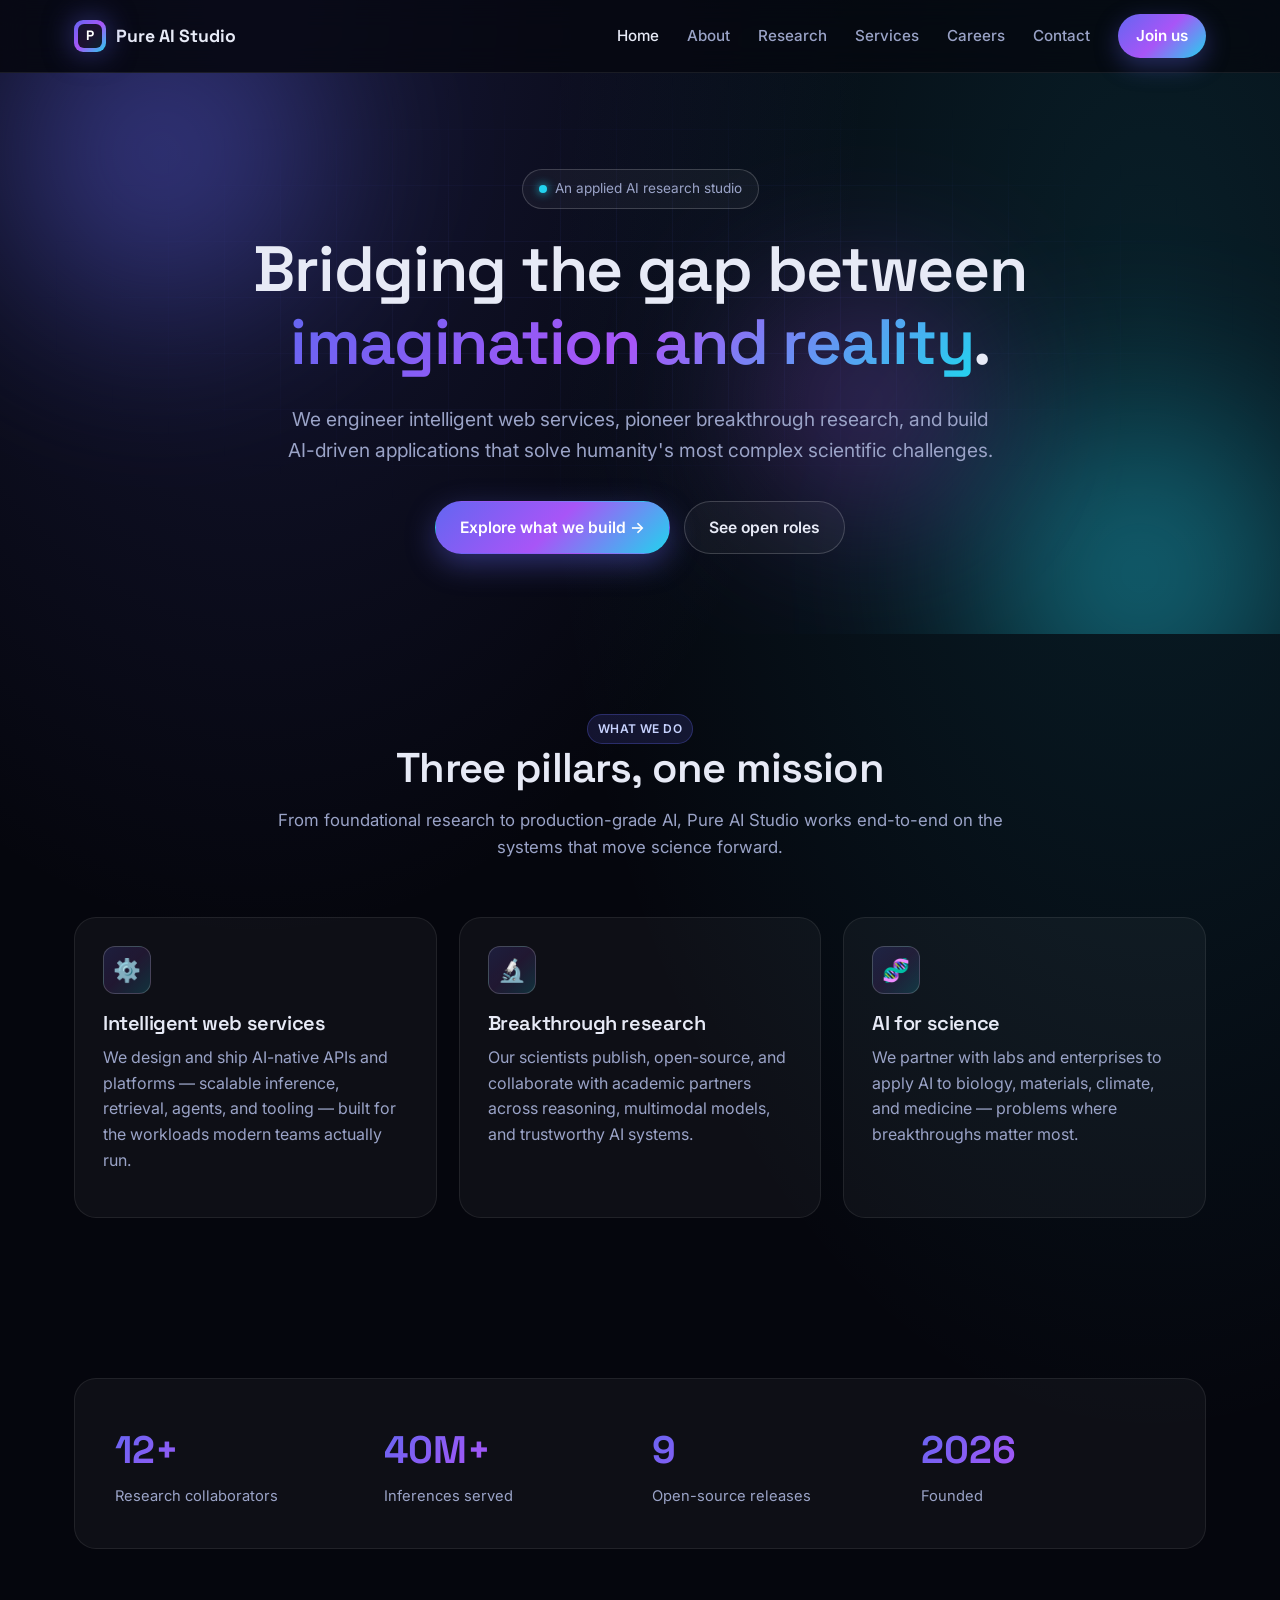
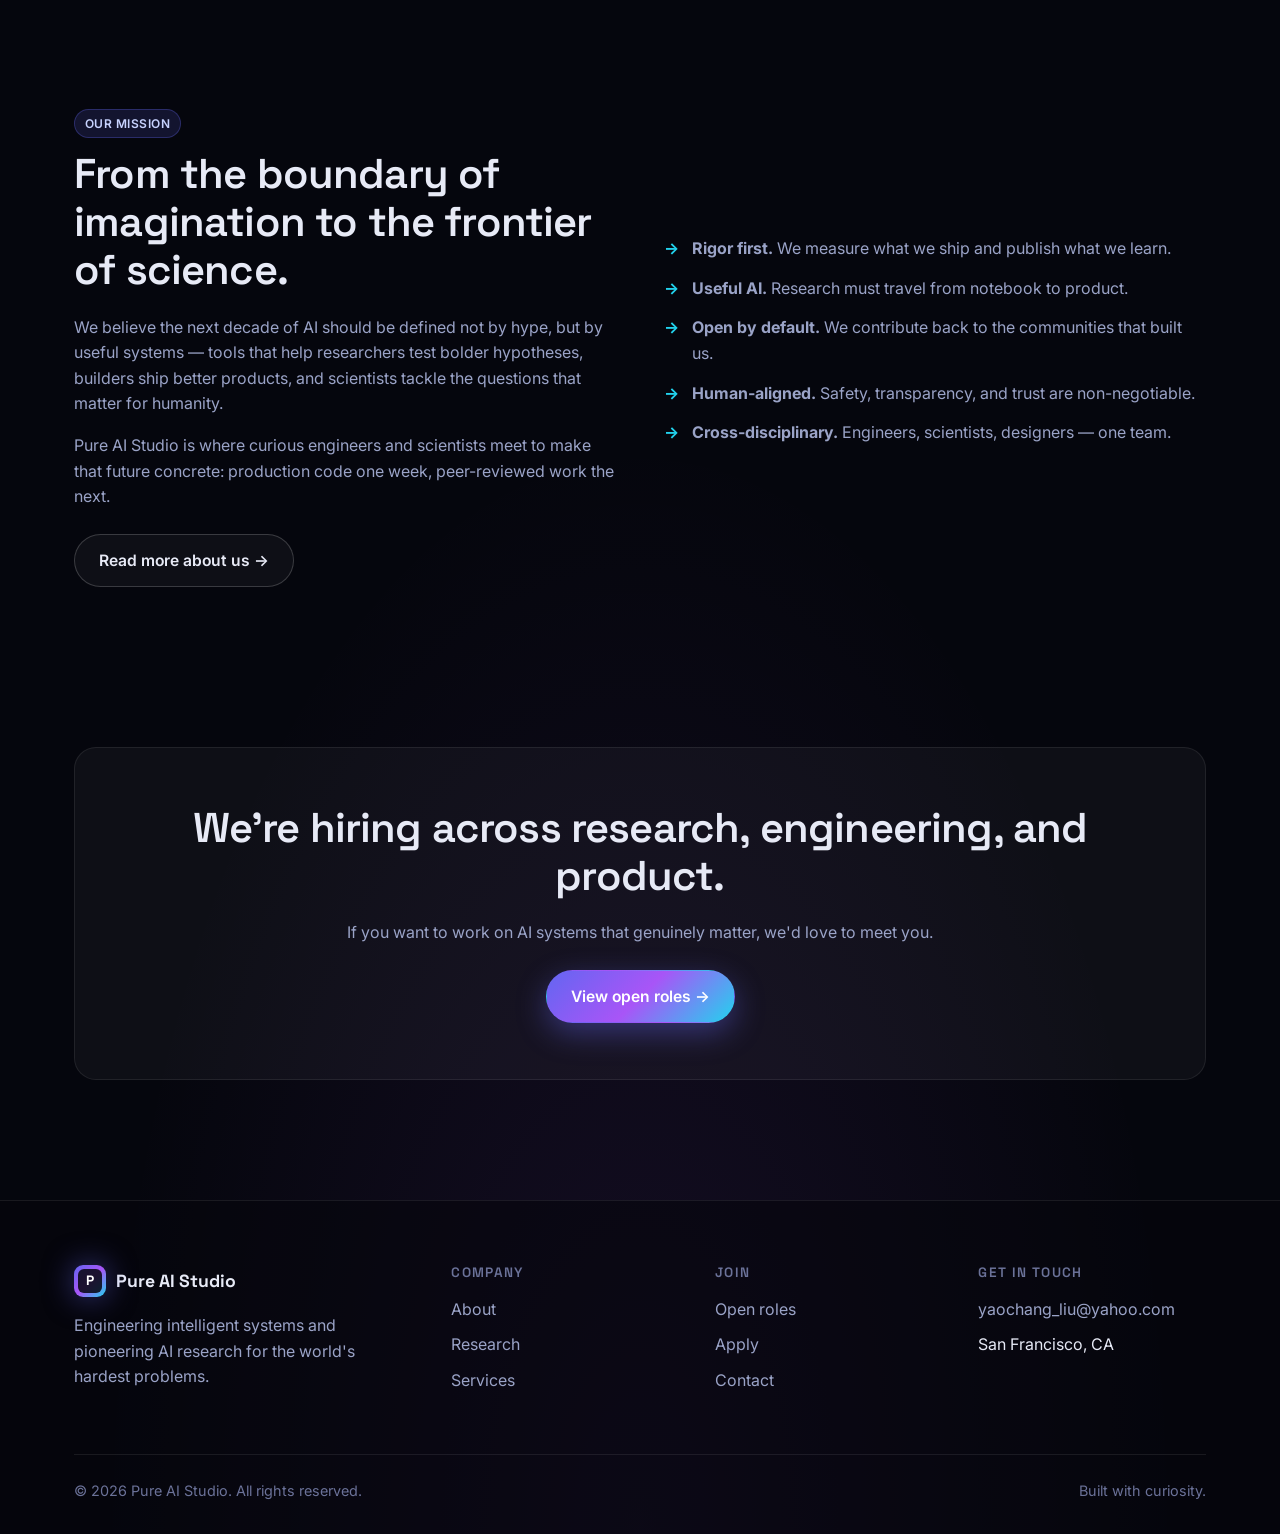
==== index.html @ 0b08d81f "Initial commit — Pure AI Studio website" ====
<!DOCTYPE html>
<html lang="en">
<head>
<meta charset="UTF-8" />
<meta name="viewport" content="width=device-width, initial-scale=1" />
<title>Pure AI Studio — Engineering intelligence for humanity's hardest problems</title>
<meta name="description" content="Pure AI Studio bridges the gap between imagination and reality by engineering intelligent web services, pioneering breakthrough research, and building AI-driven applications that solve humanity's most complex scientific challenges." />
<link rel="preconnect" href="https://fonts.googleapis.com">
<link rel="preconnect" href="https://fonts.gstatic.com" crossorigin>
<link href="https://fonts.googleapis.com/css2?family=Inter:wght@400;500;600;700&family=Space+Grotesk:wght@500;600;700&display=swap" rel="stylesheet">
<link rel="stylesheet" href="styles.css" />
</head>
<body>

<!-- NAV -->
<nav class="nav">
  <div class="nav-inner">
    <a class="brand" href="index.html">
      <span class="brand-logo"><span>P</span></span>
      Pure AI Studio
    </a>
    <button class="nav-toggle" aria-label="Toggle menu">☰</button>
    <div class="nav-links">
      <a href="index.html">Home</a>
      <a href="about.html">About</a>
      <a href="research.html">Research</a>
      <a href="services.html">Services</a>
      <a href="careers.html">Careers</a>
      <a href="contact.html">Contact</a>
      <a class="nav-cta" href="careers.html">Join us</a>
    </div>
  </div>
</nav>

<!-- HERO -->
<header class="hero">
  <div class="hero-grid"></div>
  <div class="hero-orb o1"></div>
  <div class="hero-orb o2"></div>
  <div class="hero-orb o3"></div>
  <div class="container hero-inner">
    <div class="eyebrow"><span class="dot"></span> An applied AI research studio</div>
    <h1>Bridging the gap between <span class="gradient-text">imagination and reality</span>.</h1>
    <p class="lead">
      We engineer intelligent web services, pioneer breakthrough research, and build
      AI-driven applications that solve humanity's most complex scientific challenges.
    </p>
    <div class="cta-row">
      <a class="btn btn-primary" href="services.html">Explore what we build →</a>
      <a class="btn btn-ghost" href="careers.html">See open roles</a>
    </div>
  </div>
</header>

<!-- WHAT WE DO -->
<section>
  <div class="container">
    <div class="section-head fade-in">
      <span class="tag">What we do</span>
      <h2>Three pillars, one mission</h2>
      <p>From foundational research to production-grade AI, Pure AI Studio works end-to-end on the systems that move science forward.</p>
    </div>

    <div class="grid cols-3">
      <article class="card fade-in">
        <div class="card-icon">⚙️</div>
        <h3>Intelligent web services</h3>
        <p>We design and ship AI-native APIs and platforms — scalable inference, retrieval, agents, and tooling — built for the workloads modern teams actually run.</p>
      </article>
      <article class="card fade-in">
        <div class="card-icon">🔬</div>
        <h3>Breakthrough research</h3>
        <p>Our scientists publish, open-source, and collaborate with academic partners across reasoning, multimodal models, and trustworthy AI systems.</p>
      </article>
      <article class="card fade-in">
        <div class="card-icon">🧬</div>
        <h3>AI for science</h3>
        <p>We partner with labs and enterprises to apply AI to biology, materials, climate, and medicine — problems where breakthroughs matter most.</p>
      </article>
    </div>
  </div>
</section>

<!-- STATS -->
<section>
  <div class="container fade-in">
    <div class="stats">
      <div>
        <div class="stat-num">12+</div>
        <div class="stat-label">Research collaborators</div>
      </div>
      <div>
        <div class="stat-num">40M+</div>
        <div class="stat-label">Inferences served</div>
      </div>
      <div>
        <div class="stat-num">9</div>
        <div class="stat-label">Open-source releases</div>
      </div>
      <div>
        <div class="stat-num">2026</div>
        <div class="stat-label">Founded</div>
      </div>
    </div>
  </div>
</section>

<!-- MISSION CALLOUT -->
<section>
  <div class="container">
    <div class="grid cols-2" style="align-items:center; gap:48px;">
      <div class="fade-in">
        <span class="tag">Our mission</span>
        <h2 style="margin-top:12px">From the boundary of imagination to the frontier of science.</h2>
        <p>
          We believe the next decade of AI should be defined not by hype, but by useful systems —
          tools that help researchers test bolder hypotheses, builders ship better products, and
          scientists tackle the questions that matter for humanity.
        </p>
        <p>
          Pure AI Studio is where curious engineers and scientists meet to make that future
          concrete: production code one week, peer-reviewed work the next.
        </p>
        <a class="btn btn-ghost" href="about.html" style="margin-top:8px">Read more about us →</a>
      </div>
      <div class="fade-in">
        <ul class="value-list">
          <li><strong>Rigor first.</strong> We measure what we ship and publish what we learn.</li>
          <li><strong>Useful AI.</strong> Research must travel from notebook to product.</li>
          <li><strong>Open by default.</strong> We contribute back to the communities that built us.</li>
          <li><strong>Human-aligned.</strong> Safety, transparency, and trust are non-negotiable.</li>
          <li><strong>Cross-disciplinary.</strong> Engineers, scientists, designers — one team.</li>
        </ul>
      </div>
    </div>
  </div>
</section>

<!-- CTA STRIP -->
<section>
  <div class="container">
    <div class="card fade-in" style="text-align:center; padding:56px 28px;">
      <h2>We're hiring across research, engineering, and product.</h2>
      <p style="max-width:600px; margin: 0 auto 24px;">
        If you want to work on AI systems that genuinely matter, we'd love to meet you.
      </p>
      <a class="btn btn-primary" href="careers.html">View open roles →</a>
    </div>
  </div>
</section>

<!-- FOOTER -->
<footer class="footer">
  <div class="container">
    <div class="footer-grid">
      <div>
        <a class="brand" href="index.html" style="margin-bottom:16px">
          <span class="brand-logo"><span>P</span></span>
          Pure AI Studio
        </a>
        <p style="margin-top:14px; max-width:340px;">Engineering intelligent systems and pioneering AI research for the world's hardest problems.</p>
      </div>
      <div>
        <h4>Company</h4>
        <ul>
          <li><a href="about.html">About</a></li>
          <li><a href="research.html">Research</a></li>
          <li><a href="services.html">Services</a></li>
        </ul>
      </div>
      <div>
        <h4>Join</h4>
        <ul>
          <li><a href="careers.html">Open roles</a></li>
          <li><a href="careers.html#apply">Apply</a></li>
          <li><a href="contact.html">Contact</a></li>
        </ul>
      </div>
      <div>
        <h4>Get in touch</h4>
        <ul>
          <li><a href="mailto:yaochang_liu@yahoo.com">yaochang_liu@yahoo.com</a></li>
          <li>San Francisco, CA</li>
        </ul>
      </div>
    </div>
    <div class="footer-bottom">
      <span>© <span id="year"></span> Pure AI Studio. All rights reserved.</span>
      <span>Built with curiosity.</span>
    </div>
  </div>
</footer>

<script src="script.js"></script>
</body>
</html>
---- styles.css ----
/* ============================================
   Pure AI Studio — Global Styles
   Modern dark-tech theme
   ============================================ */

:root {
  --bg-0: #05060d;
  --bg-1: #0a0c18;
  --bg-2: #11142a;
  --surface: rgba(255, 255, 255, 0.04);
  --surface-strong: rgba(255, 255, 255, 0.08);
  --border: rgba(255, 255, 255, 0.08);
  --border-strong: rgba(255, 255, 255, 0.18);
  --text: #e7eaf6;
  --text-dim: #9aa3c7;
  --text-mute: #6b7299;
  --accent: #6366f1;
  --accent-2: #22d3ee;
  --accent-3: #a855f7;
  --gradient: linear-gradient(135deg, #6366f1 0%, #a855f7 50%, #22d3ee 100%);
  --gradient-soft: linear-gradient(135deg, rgba(99,102,241,0.18), rgba(168,85,247,0.12), rgba(34,211,238,0.18));
  --radius: 14px;
  --radius-lg: 22px;
  --shadow: 0 20px 60px rgba(0, 0, 0, 0.5);
  --max-w: 1180px;
}

* { box-sizing: border-box; }

html, body {
  margin: 0;
  padding: 0;
  background: var(--bg-0);
  color: var(--text);
  font-family: 'Inter', -apple-system, BlinkMacSystemFont, 'Segoe UI', Roboto, Helvetica, Arial, sans-serif;
  line-height: 1.6;
  -webkit-font-smoothing: antialiased;
  scroll-behavior: smooth;
}

body {
  overflow-x: hidden;
  background:
    radial-gradient(ellipse 80% 50% at 20% 0%, rgba(99,102,241,0.18), transparent 60%),
    radial-gradient(ellipse 80% 60% at 90% 10%, rgba(34,211,238,0.12), transparent 60%),
    radial-gradient(ellipse 60% 50% at 50% 100%, rgba(168,85,247,0.10), transparent 70%),
    var(--bg-0);
}

a { color: var(--accent-2); text-decoration: none; transition: color .2s; }
a:hover { color: var(--text); }

img { max-width: 100%; display: block; }

h1, h2, h3, h4 {
  font-family: 'Space Grotesk', 'Inter', sans-serif;
  font-weight: 600;
  letter-spacing: -0.02em;
  line-height: 1.15;
  margin: 0 0 0.5em;
}

h1 { font-size: clamp(2.4rem, 5vw, 4rem); }
h2 { font-size: clamp(1.8rem, 3.4vw, 2.6rem); }
h3 { font-size: 1.25rem; }

p { margin: 0 0 1em; color: var(--text-dim); }

.container {
  max-width: var(--max-w);
  margin: 0 auto;
  padding: 0 24px;
}

.gradient-text {
  background: var(--gradient);
  -webkit-background-clip: text;
  background-clip: text;
  color: transparent;
  -webkit-text-fill-color: transparent;
}

/* ====== Nav ====== */
.nav {
  position: sticky;
  top: 0;
  z-index: 50;
  backdrop-filter: blur(14px);
  -webkit-backdrop-filter: blur(14px);
  background: rgba(5, 6, 13, 0.7);
  border-bottom: 1px solid var(--border);
}

.nav-inner {
  display: flex;
  align-items: center;
  justify-content: space-between;
  height: 72px;
  max-width: var(--max-w);
  margin: 0 auto;
  padding: 0 24px;
}

.brand {
  display: flex;
  align-items: center;
  gap: 10px;
  font-family: 'Space Grotesk', sans-serif;
  font-weight: 700;
  font-size: 1.1rem;
  color: var(--text);
}

.brand-logo {
  width: 32px;
  height: 32px;
  border-radius: 9px;
  background: var(--gradient);
  display: grid;
  place-items: center;
  box-shadow: 0 0 30px rgba(99,102,241,0.5);
  position: relative;
}
.brand-logo::after {
  content: '';
  position: absolute;
  inset: 4px;
  border-radius: 6px;
  background: rgba(5,6,13,0.85);
}
.brand-logo span {
  position: relative;
  font-weight: 800;
  color: #fff;
  font-size: 0.85rem;
  z-index: 1;
}

.nav-links {
  display: flex;
  align-items: center;
  gap: 28px;
}
.nav-links a {
  color: var(--text-dim);
  font-size: 0.95rem;
  font-weight: 500;
  transition: color .2s;
}
.nav-links a:hover,
.nav-links a.active {
  color: var(--text);
}
.nav-links .nav-cta {
  background: var(--gradient);
  color: #fff;
  padding: 10px 18px;
  border-radius: 999px;
  font-weight: 600;
  box-shadow: 0 8px 24px rgba(99,102,241,0.35);
}
.nav-links .nav-cta:hover {
  filter: brightness(1.1);
  color: #fff;
}

.nav-toggle {
  display: none;
  background: none;
  border: none;
  color: var(--text);
  font-size: 1.6rem;
  cursor: pointer;
}

@media (max-width: 860px) {
  .nav-links {
    position: absolute;
    top: 72px;
    left: 0;
    right: 0;
    flex-direction: column;
    background: rgba(10, 12, 24, 0.98);
    border-bottom: 1px solid var(--border);
    padding: 24px;
    gap: 18px;
    transform: translateY(-110%);
    transition: transform .3s ease;
  }
  .nav-links.open { transform: translateY(0); }
  .nav-toggle { display: block; }
}

/* ====== Hero ====== */
.hero {
  position: relative;
  padding: 96px 0 80px;
  overflow: hidden;
}
.hero-grid {
  position: absolute;
  inset: 0;
  background-image:
    linear-gradient(rgba(99,102,241,0.06) 1px, transparent 1px),
    linear-gradient(90deg, rgba(99,102,241,0.06) 1px, transparent 1px);
  background-size: 56px 56px;
  mask-image: radial-gradient(ellipse 60% 50% at 50% 40%, #000 30%, transparent 80%);
  -webkit-mask-image: radial-gradient(ellipse 60% 50% at 50% 40%, #000 30%, transparent 80%);
  pointer-events: none;
}
.hero-orb {
  position: absolute;
  width: 520px;
  height: 520px;
  border-radius: 50%;
  filter: blur(80px);
  opacity: 0.55;
  pointer-events: none;
  animation: float 14s ease-in-out infinite;
}
.hero-orb.o1 { top: -180px; left: -100px; background: radial-gradient(circle, #6366f1, transparent 65%); }
.hero-orb.o2 { bottom: -200px; right: -120px; background: radial-gradient(circle, #22d3ee, transparent 65%); animation-delay: -7s; }
.hero-orb.o3 { top: 30%; right: 20%; width: 320px; height: 320px; background: radial-gradient(circle, #a855f7, transparent 65%); animation-delay: -3s; }

@keyframes float {
  0%, 100% { transform: translate(0, 0); }
  50% { transform: translate(20px, -30px); }
}

.hero-inner {
  position: relative;
  text-align: center;
  max-width: 900px;
  margin: 0 auto;
}

.eyebrow {
  display: inline-flex;
  align-items: center;
  gap: 8px;
  padding: 8px 16px;
  border-radius: 999px;
  background: var(--surface);
  border: 1px solid var(--border-strong);
  font-size: 0.85rem;
  color: var(--text-dim);
  margin-bottom: 24px;
}
.eyebrow .dot {
  width: 8px; height: 8px; border-radius: 50%;
  background: #22d3ee;
  box-shadow: 0 0 10px #22d3ee;
}

.hero h1 { margin-bottom: 24px; }

.hero p.lead {
  font-size: 1.2rem;
  color: var(--text-dim);
  max-width: 720px;
  margin: 0 auto 36px;
}

.cta-row {
  display: flex;
  gap: 14px;
  justify-content: center;
  flex-wrap: wrap;
}

.btn {
  display: inline-flex;
  align-items: center;
  gap: 8px;
  padding: 13px 24px;
  border-radius: 999px;
  font-weight: 600;
  font-size: 0.98rem;
  border: 1px solid transparent;
  cursor: pointer;
  transition: transform .15s, filter .15s, background .2s;
}
.btn-primary {
  background: var(--gradient);
  color: #fff;
  box-shadow: 0 10px 30px rgba(99,102,241,0.4);
}
.btn-primary:hover { filter: brightness(1.1); transform: translateY(-1px); color: #fff; }

.btn-ghost {
  background: var(--surface);
  color: var(--text);
  border-color: var(--border-strong);
}
.btn-ghost:hover { background: var(--surface-strong); color: var(--text); }

/* ====== Section primitives ====== */
section { padding: 80px 0; position: relative; }
.section-head { text-align: center; max-width: 740px; margin: 0 auto 56px; }
.section-head h2 { margin-bottom: 16px; }
.section-head p { color: var(--text-dim); font-size: 1.05rem; }

.grid {
  display: grid;
  gap: 22px;
}
.grid.cols-3 { grid-template-columns: repeat(3, 1fr); }
.grid.cols-2 { grid-template-columns: repeat(2, 1fr); }
.grid.cols-4 { grid-template-columns: repeat(4, 1fr); }
@media (max-width: 900px) {
  .grid.cols-3, .grid.cols-4 { grid-template-columns: repeat(2, 1fr); }
}
@media (max-width: 600px) {
  .grid.cols-2, .grid.cols-3, .grid.cols-4 { grid-template-columns: 1fr; }
}

.card {
  background: var(--surface);
  border: 1px solid var(--border);
  border-radius: var(--radius-lg);
  padding: 28px;
  transition: transform .25s ease, border-color .25s ease, background .25s ease;
  position: relative;
  overflow: hidden;
}
.card:hover {
  transform: translateY(-4px);
  border-color: var(--border-strong);
  background: var(--surface-strong);
}
.card::before {
  content: '';
  position: absolute;
  inset: 0;
  background: var(--gradient-soft);
  opacity: 0;
  transition: opacity .25s;
  pointer-events: none;
}
.card:hover::before { opacity: 0.5; }
.card > * { position: relative; }

.card-icon {
  width: 48px;
  height: 48px;
  border-radius: 12px;
  background: var(--gradient-soft);
  display: grid;
  place-items: center;
  margin-bottom: 18px;
  font-size: 1.4rem;
  border: 1px solid var(--border-strong);
}

.card h3 { color: var(--text); }

.tag {
  display: inline-block;
  padding: 4px 10px;
  border-radius: 999px;
  font-size: 0.75rem;
  font-weight: 600;
  letter-spacing: 0.04em;
  text-transform: uppercase;
  background: rgba(99,102,241,0.15);
  color: #c7d2fe;
  border: 1px solid rgba(99,102,241,0.3);
}

/* ====== Stats ====== */
.stats {
  display: grid;
  grid-template-columns: repeat(4, 1fr);
  gap: 24px;
  padding: 40px;
  background: var(--surface);
  border: 1px solid var(--border);
  border-radius: var(--radius-lg);
}
.stat-num {
  font-family: 'Space Grotesk', sans-serif;
  font-size: 2.4rem;
  font-weight: 700;
  background: var(--gradient);
  -webkit-background-clip: text;
  background-clip: text;
  color: transparent;
  -webkit-text-fill-color: transparent;
  margin-bottom: 4px;
}
.stat-label { color: var(--text-dim); font-size: 0.92rem; }
@media (max-width: 700px) { .stats { grid-template-columns: repeat(2, 1fr); padding: 28px; } }

/* ====== Footer ====== */
.footer {
  border-top: 1px solid var(--border);
  padding: 64px 0 32px;
  margin-top: 40px;
  background: rgba(5,6,13,0.6);
}
.footer-grid {
  display: grid;
  grid-template-columns: 1.5fr 1fr 1fr 1fr;
  gap: 36px;
}
@media (max-width: 800px) {
  .footer-grid { grid-template-columns: 1fr 1fr; }
}
.footer h4 {
  font-size: 0.85rem;
  text-transform: uppercase;
  letter-spacing: 0.1em;
  color: var(--text-mute);
  margin-bottom: 16px;
}
.footer ul { list-style: none; padding: 0; margin: 0; }
.footer ul li { margin-bottom: 10px; }
.footer ul a { color: var(--text-dim); }
.footer ul a:hover { color: var(--text); }
.footer-bottom {
  margin-top: 48px;
  padding-top: 24px;
  border-top: 1px solid var(--border);
  display: flex;
  justify-content: space-between;
  flex-wrap: wrap;
  gap: 12px;
  color: var(--text-mute);
  font-size: 0.9rem;
}

/* ====== Forms ====== */
.form {
  background: var(--surface);
  border: 1px solid var(--border);
  border-radius: var(--radius-lg);
  padding: 36px;
}
.form-row {
  display: grid;
  grid-template-columns: 1fr 1fr;
  gap: 18px;
  margin-bottom: 18px;
}
@media (max-width: 600px) { .form-row { grid-template-columns: 1fr; } }

.field { display: flex; flex-direction: column; gap: 8px; margin-bottom: 18px; }
.field label {
  color: var(--text);
  font-size: 0.92rem;
  font-weight: 500;
}
.field .hint { color: var(--text-mute); font-size: 0.82rem; }
.field input,
.field select,
.field textarea {
  background: rgba(0,0,0,0.3);
  border: 1px solid var(--border-strong);
  color: var(--text);
  padding: 12px 14px;
  border-radius: 10px;
  font-family: inherit;
  font-size: 0.98rem;
  outline: none;
  transition: border-color .2s, background .2s;
}
.field input:focus,
.field select:focus,
.field textarea:focus {
  border-color: var(--accent-2);
  background: rgba(0,0,0,0.5);
}
.field textarea { min-height: 130px; resize: vertical; }

.file-drop {
  border: 2px dashed var(--border-strong);
  border-radius: 12px;
  padding: 28px;
  text-align: center;
  cursor: pointer;
  transition: border-color .2s, background .2s;
  background: rgba(0,0,0,0.2);
}
.file-drop:hover, .file-drop.drag {
  border-color: var(--accent-2);
  background: rgba(34,211,238,0.05);
}
.file-drop input[type=file] { display: none; }
.file-drop .file-icon { font-size: 1.8rem; margin-bottom: 8px; }
.file-drop .file-name { color: var(--accent-2); font-size: 0.92rem; margin-top: 8px; }

/* ====== Page header ====== */
.page-header {
  padding: 96px 0 56px;
  text-align: center;
  position: relative;
}

/* ====== Jobs list ====== */
.jobs {
  display: flex;
  flex-direction: column;
  gap: 16px;
}
.job {
  display: grid;
  grid-template-columns: 1fr auto;
  gap: 20px;
  align-items: center;
  background: var(--surface);
  border: 1px solid var(--border);
  border-radius: var(--radius);
  padding: 22px 26px;
  transition: border-color .2s, transform .2s;
}
.job:hover { border-color: var(--border-strong); transform: translateY(-2px); }
.job h3 { margin: 0 0 6px; color: var(--text); }
.job-meta {
  color: var(--text-mute);
  font-size: 0.9rem;
  display: flex;
  flex-wrap: wrap;
  gap: 14px;
}
.job-meta span::before { content: '•'; margin-right: 8px; color: var(--text-mute); }
.job-meta span:first-child::before { content: ''; margin: 0; }
.job-apply {
  background: var(--surface-strong);
  color: var(--text);
  border: 1px solid var(--border-strong);
  padding: 10px 18px;
  border-radius: 999px;
  font-weight: 600;
  font-size: 0.92rem;
  cursor: pointer;
  transition: background .2s;
}
.job-apply:hover { background: var(--gradient); border-color: transparent; }

@media (max-width: 600px) {
  .job { grid-template-columns: 1fr; }
}

/* ====== Misc ====== */
.value-list { list-style: none; padding: 0; margin: 0; }
.value-list li {
  position: relative;
  padding-left: 28px;
  margin-bottom: 14px;
  color: var(--text-dim);
}
.value-list li::before {
  content: '→';
  position: absolute;
  left: 0;
  top: 0;
  color: var(--accent-2);
  font-weight: 700;
}

.notice {
  background: rgba(34,211,238,0.08);
  border: 1px solid rgba(34,211,238,0.25);
  border-radius: 12px;
  padding: 16px 20px;
  color: var(--text-dim);
  font-size: 0.92rem;
}

.success-banner {
  background: rgba(34,197,94,0.10);
  border: 1px solid rgba(34,197,94,0.35);
  color: #bbf7d0;
  border-radius: 12px;
  padding: 16px 20px;
  margin-bottom: 20px;
  display: none;
}
.success-banner.show { display: block; }

.fade-in {
  opacity: 0;
  transform: translateY(20px);
  transition: opacity .7s ease, transform .7s ease;
}
.fade-in.visible {
  opacity: 1;
  transform: translateY(0);
}
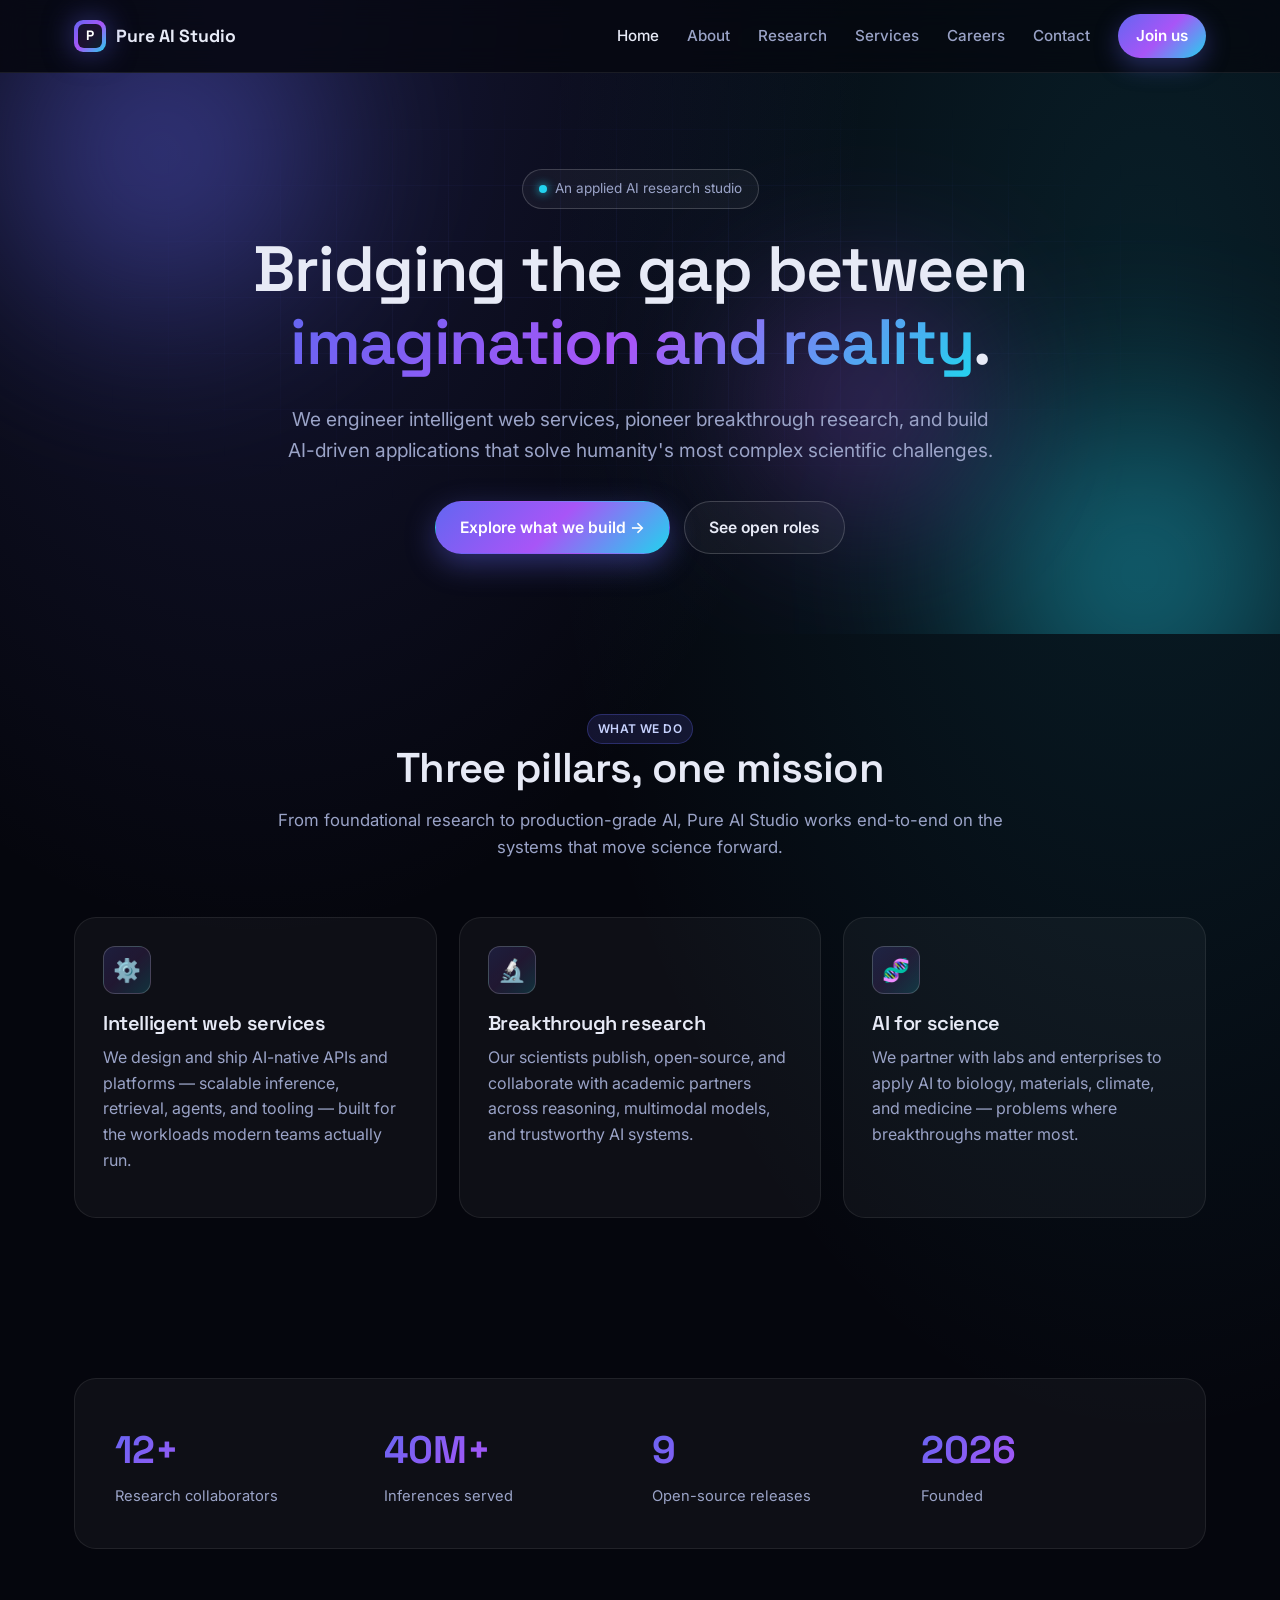
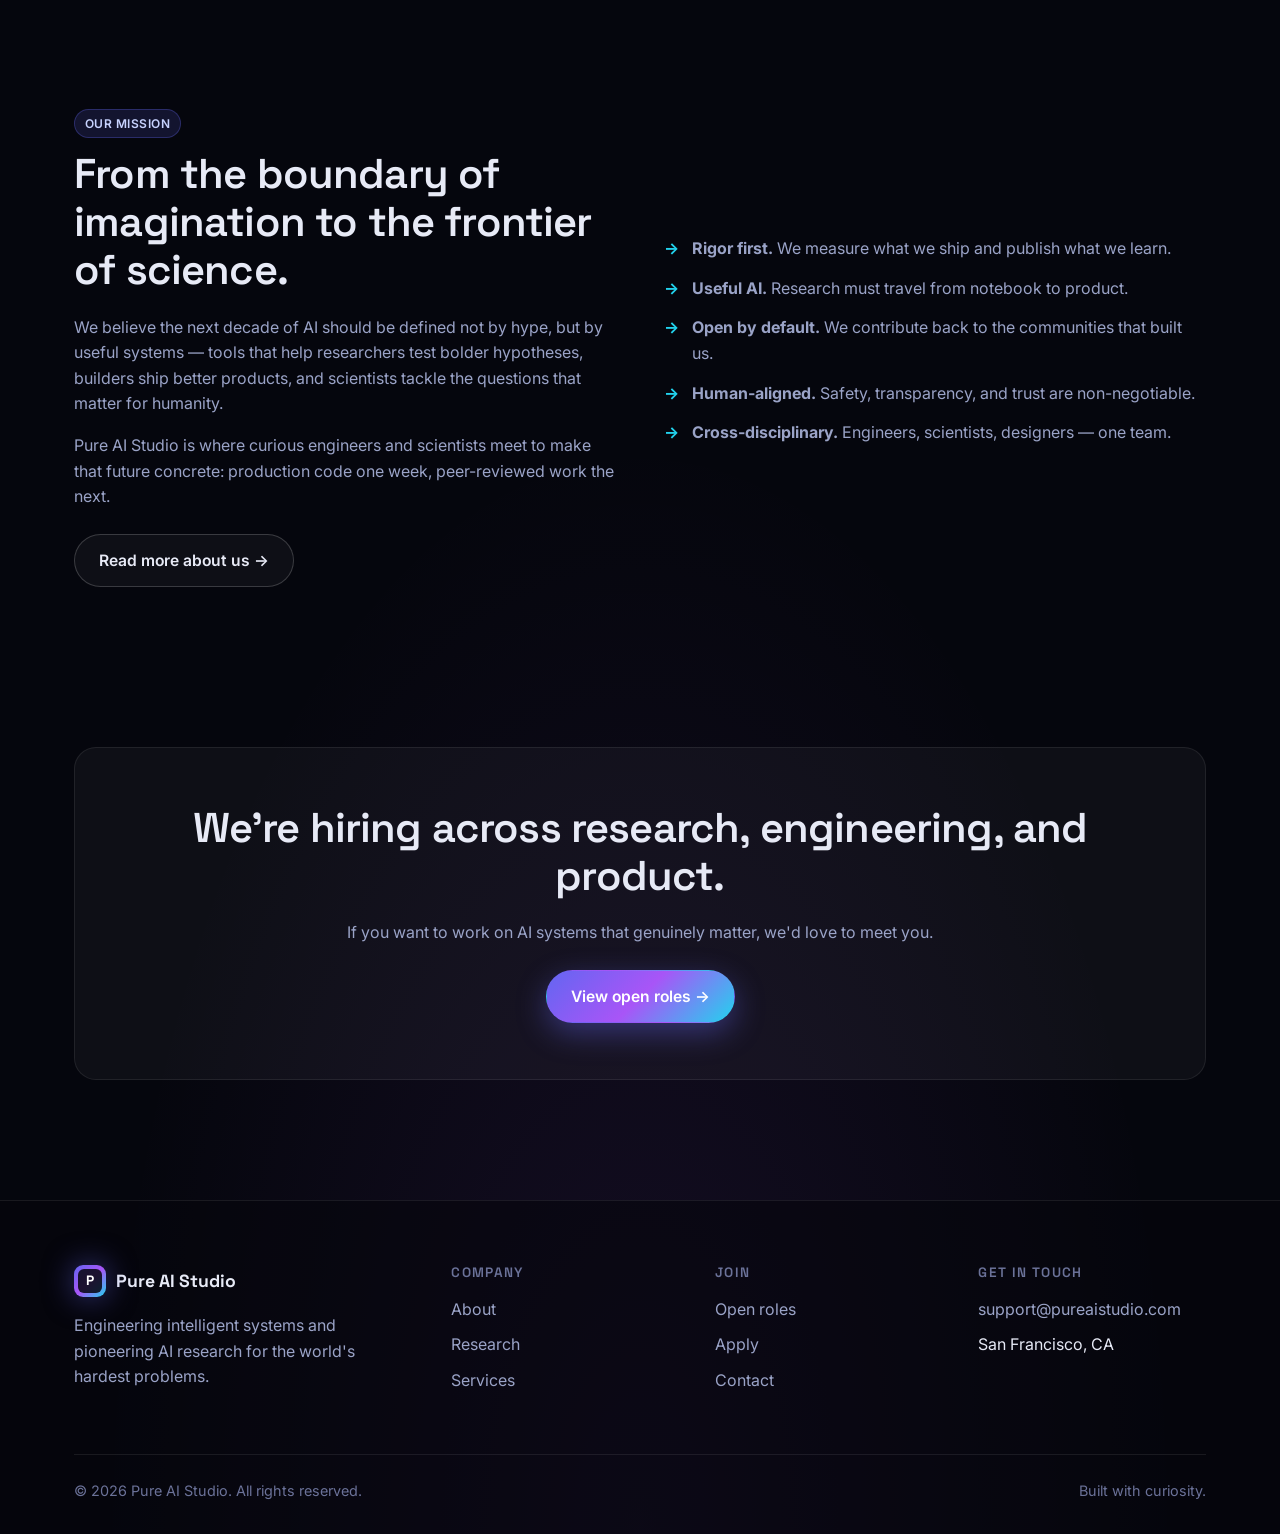
==== commit 33ff2e36: "Replace personal email with support@pureaistudio.com across site" ====
--- a/index.html
+++ b/index.html
@@ -179,7 +179,7 @@
       <div>
         <h4>Get in touch</h4>
         <ul>
-          <li><a href="mailto:yaochang_liu@yahoo.com">yaochang_liu@yahoo.com</a></li>
+          <li><a href="mailto:support@pureaistudio.com">support@pureaistudio.com</a></li>
           <li>San Francisco, CA</li>
         </ul>
       </div>
